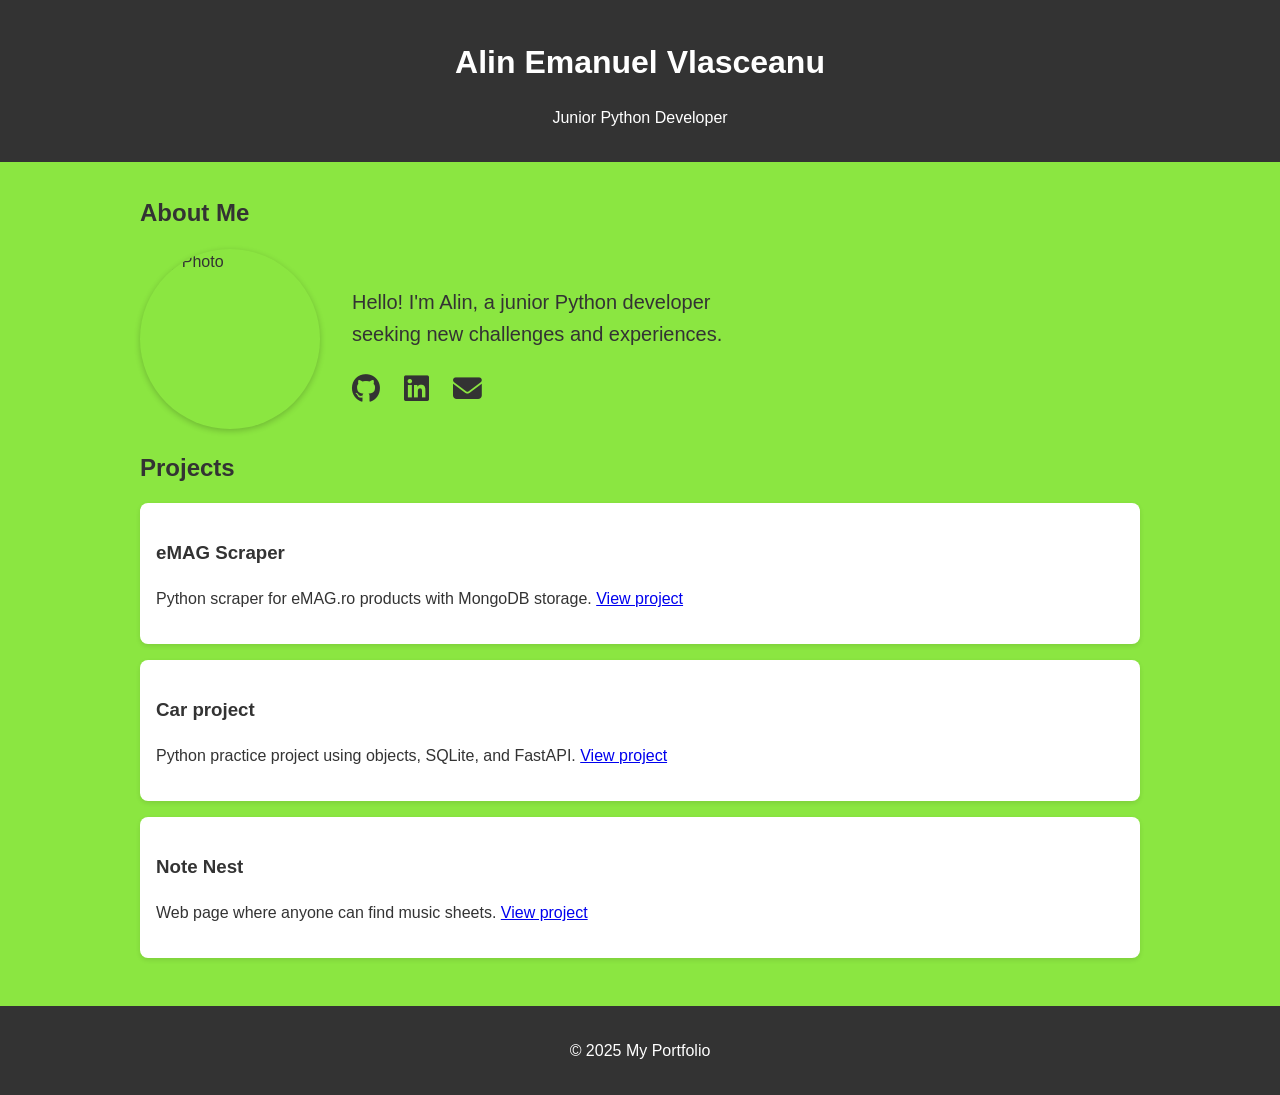
==== home.html @ 69f7d40b "Add files via upload" ====
<!DOCTYPE html>
<html lang="en">
<head>
  <link rel="stylesheet" href="https://cdnjs.cloudflare.com/ajax/libs/font-awesome/6.5.0/css/all.min.css">
  <meta charset="UTF-8" />
  <meta name="viewport" content="width=device-width, initial-scale=1.0" />
  <title>My Portfolio</title>
  <style>
    body {
      font-family: Arial, sans-serif;
      margin: 0;
      line-height: 1.6;
      background: #8be641;
      color: #333;
    }
    header {
      background: #333;
      color: #fff;
      padding: 1rem 2rem;
      text-align: center;
    }
    nav a {
      color: #fff;
      margin: 0 1rem;
      text-decoration: none;
    }
    nav a:hover {
      text-decoration: underline;
    }
    .container {
      max-width: 1000px;
      margin: 2rem auto;
      padding: 0 1rem;
    }
    section {
      margin-bottom: 3rem;
    }
    h1, h2 {
      margin-bottom: 1rem;
    }
    /* About section */
    .about {
      display: flex;
      align-items: center;
      gap: 2rem;
      flex-wrap: wrap;
    }
    .about img {
      width: 180px;
      height: 180px;
      border-radius: 50%;
      object-fit: cover;
      box-shadow: 0 2px 6px rgba(0,0,0,0.2);
    }
    /* Projects */
    .project {
      background: #fff;
      padding: 1rem;
      margin-bottom: 1rem;
      border-radius: 8px;
      box-shadow: 0 2px 5px rgba(0,0,0,0.1);
    }
    footer {
      text-align: center;
      background: #333;
      color: #fff;
      padding: 1rem;
      margin-top: 2rem;
    }


     .about {
      display: flex;
      align-items: center;
      gap: 2rem;
      flex-wrap: wrap; /* responsive on small screens */
      margin-top: 1rem;
    }

    .about img {
      width: 180px;
      height: 180px;
      border-radius: 50%;
      object-fit: cover;
      box-shadow: 0 2px 6px rgba(0,0,0,0.2);
    }

    .about-text p {
      font-size: 1.25rem;
      line-height: 1.6;
      margin-bottom: 1rem;
    }

    /* Social icons */
    .social-icons a {
      text-decoration: none;
      color: #333; /* default color */
      margin-right: 1rem;
      font-size: 1.8rem;
      transition: color 0.3s;
    }

    .social-icons a:hover {
      color: #0077b5; /* LinkedIn blue for hover */
    }

    .social-icons a:nth-child(1):hover { color: #000; } /* GitHub black on hover */
    .social-icons a:nth-child(2):hover { color: #0077b5; } /* LinkedIn blue on hover */
    .social-icons a:nth-child(3):hover { color: #d44638; } /* Gmail red on hover */
  </style>
</head>
<body>
<header>
  <h1>Alin Emanuel Vlasceanu</h1>
  <p>Junior Python Developer</p>
</header>
  <div class="container">
    <section id="about">
    <h2>About Me</h2>
    <div class="about">
        <img src="124936484.jpg" alt="My Photo">
        <div class="about-text">
        <p>
            Hello! I'm Alin, a junior Python developer<br>
            seeking new challenges and experiences.
        </p>
        <div class="social-icons">
            <a href="https://github.com/AlinCqe" target="_blank">
            <i class="fab fa-github"></i>
            </a>
            <a href="https://www.linkedin.com/in/alin-emanuel-vlasceanu-a60a152b3/" target="_blank">
            <i class="fab fa-linkedin"></i>
            </a>
            <a href="mailto:alinemanuelv@gmail.com" target="_blank">
            <i class="fas fa-envelope"></i>
            </a>
        </div>
        </div>
    </div>


    <section id="projects">
      <h2>Projects</h2>
      <div class="project">
        <h3>eMAG Scraper</h3>
        <p>Python scraper for eMAG.ro products with MongoDB storage. <a href="https://github.com/AlinCqe/eMAG-scraper">View project</a></p>
      </div>
      <div class="project">
        <h3>Car project</h3>
        <p>Python practice project using objects, SQLite, and FastAPI. <a href="https://github.com/AlinCqe/car-project">View project</a></p>
      </div>
      <div class="project">
        <h3>Note Nest</h3>
        <p>Web page where anyone can find music sheets. <a href="https://github.com/AlinCqe/Note-Nest">View project</a></p>
      </div>
    </section>

  </div>

  <footer>
    <p>&copy; 2025 My Portfolio</p>
  </footer>
</body>
</html>
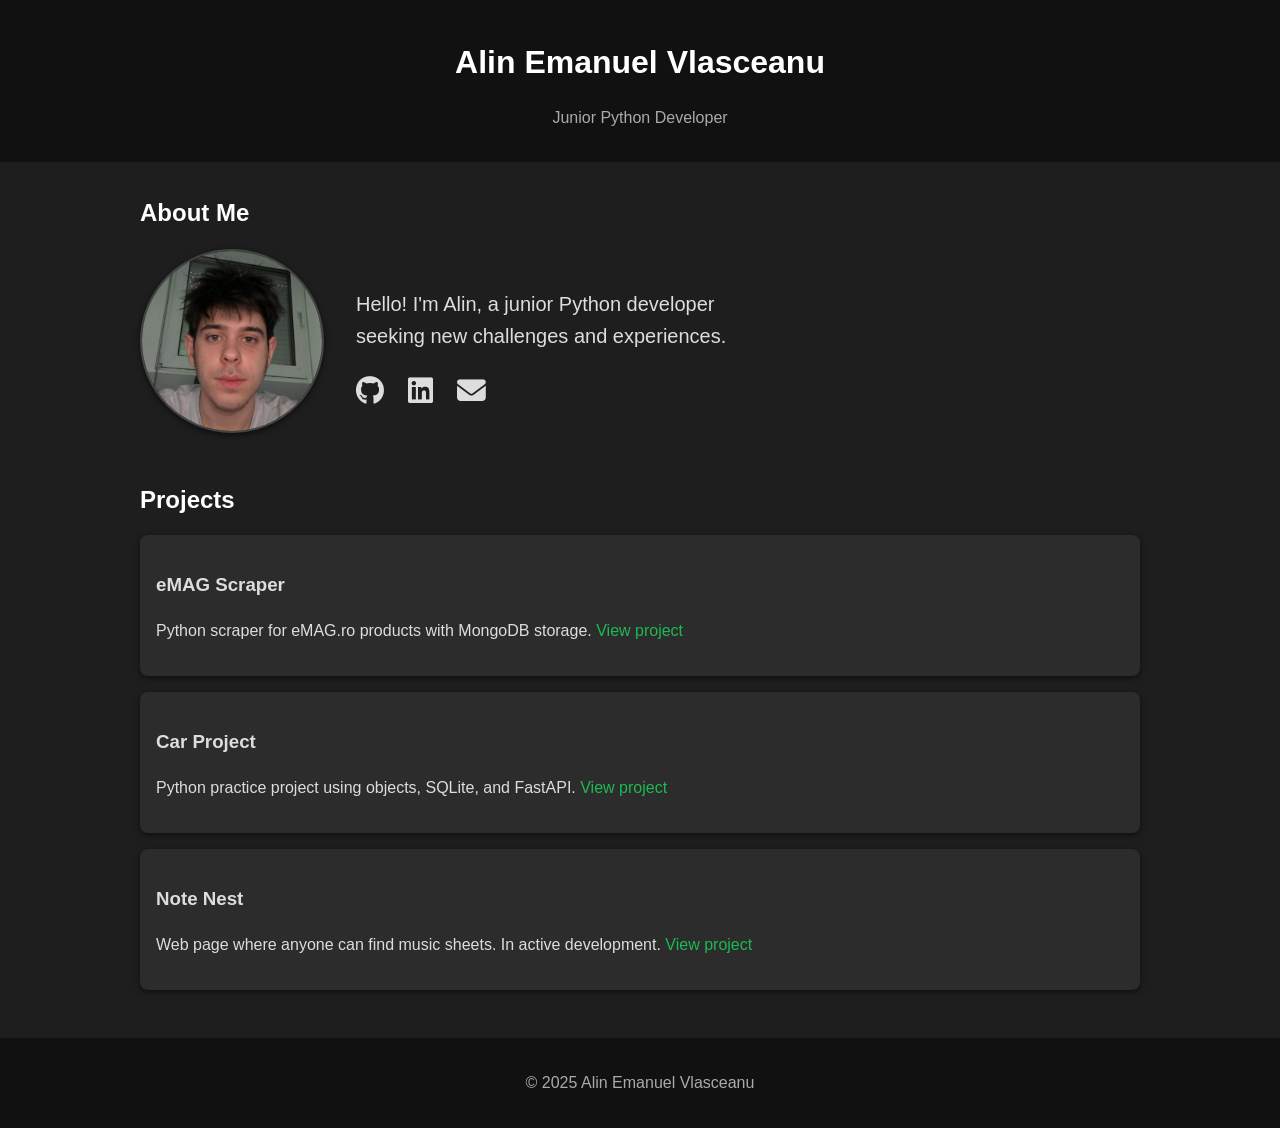
==== commit f28b7b3a: "update portfolio" ====
--- a/home.html
+++ b/home.html
@@ -6,74 +6,48 @@
   <meta name="viewport" content="width=device-width, initial-scale=1.0" />
   <title>My Portfolio</title>
   <style>
+    /* General */
     body {
       font-family: Arial, sans-serif;
       margin: 0;
       line-height: 1.6;
-      background: #8be641;
-      color: #333;
+      background: #1e1e1e; /* dark background */
+      color: #ddd; /* light text */
     }
+
     header {
-      background: #333;
+      background: #111;
       color: #fff;
       padding: 1rem 2rem;
       text-align: center;
     }
-    nav a {
-      color: #fff;
-      margin: 0 1rem;
-      text-decoration: none;
+
+    header p {
+      color: #aaa;
+      margin-top: 0.3rem;
     }
-    nav a:hover {
-      text-decoration: underline;
-    }
+
     .container {
       max-width: 1000px;
       margin: 2rem auto;
       padding: 0 1rem;
     }
+
+    h1, h2 {
+      margin-bottom: 1rem;
+      color: #fff;
+    }
+
     section {
       margin-bottom: 3rem;
     }
-    h1, h2 {
-      margin-bottom: 1rem;
-    }
+
     /* About section */
     .about {
       display: flex;
       align-items: center;
       gap: 2rem;
       flex-wrap: wrap;
-    }
-    .about img {
-      width: 180px;
-      height: 180px;
-      border-radius: 50%;
-      object-fit: cover;
-      box-shadow: 0 2px 6px rgba(0,0,0,0.2);
-    }
-    /* Projects */
-    .project {
-      background: #fff;
-      padding: 1rem;
-      margin-bottom: 1rem;
-      border-radius: 8px;
-      box-shadow: 0 2px 5px rgba(0,0,0,0.1);
-    }
-    footer {
-      text-align: center;
-      background: #333;
-      color: #fff;
-      padding: 1rem;
-      margin-top: 2rem;
-    }
-
-
-     .about {
-      display: flex;
-      align-items: center;
-      gap: 2rem;
-      flex-wrap: wrap; /* responsive on small screens */
       margin-top: 1rem;
     }
 
@@ -82,7 +56,8 @@
       height: 180px;
       border-radius: 50%;
       object-fit: cover;
-      box-shadow: 0 2px 6px rgba(0,0,0,0.2);
+      box-shadow: 0 2px 6px rgba(0,0,0,0.6);
+      border: 2px solid #444;
     }
 
     .about-text p {
@@ -94,19 +69,43 @@
     /* Social icons */
     .social-icons a {
       text-decoration: none;
-      color: #333; /* default color */
+      color: #ddd;
       margin-right: 1rem;
       font-size: 1.8rem;
       transition: color 0.3s;
     }
 
-    .social-icons a:hover {
-      color: #0077b5; /* LinkedIn blue for hover */
+    .social-icons a:hover { opacity: 0.8; }
+    .social-icons a:nth-child(1):hover { color: #000; } /* GitHub black on hover */
+    .social-icons a:nth-child(2):hover { color: #0077b5; } /* LinkedIn blue */
+    .social-icons a:nth-child(3):hover { color: #d44638; } /* Gmail red */
+
+    /* Projects */
+    .project {
+      background: #2c2c2c; /* darker gray */
+      padding: 1rem;
+      margin-bottom: 1rem;
+      border-radius: 8px;
+      box-shadow: 0 2px 6px rgba(0,0,0,0.5);
     }
 
-    .social-icons a:nth-child(1):hover { color: #000; } /* GitHub black on hover */
-    .social-icons a:nth-child(2):hover { color: #0077b5; } /* LinkedIn blue on hover */
-    .social-icons a:nth-child(3):hover { color: #d44638; } /* Gmail red on hover */
+    .project a {
+      color: #1db954; /* green links */
+      text-decoration: none;
+    }
+
+    .project a:hover {
+      text-decoration: underline;
+    }
+
+    /* Footer */
+    footer {
+      text-align: center;
+      background: #111;
+      color: #aaa;
+      padding: 1rem;
+      margin-top: 2rem;
+    }
   </style>
 </head>
 <body>
@@ -114,51 +113,50 @@
   <h1>Alin Emanuel Vlasceanu</h1>
   <p>Junior Python Developer</p>
 </header>
-  <div class="container">
-    <section id="about">
+<div class="container">
+  <section id="about">
     <h2>About Me</h2>
     <div class="about">
-        <img src="124936484.jpg" alt="My Photo">
-        <div class="about-text">
+      <img src="124936484.jpg" alt="My Photo">
+      <div class="about-text">
         <p>
-            Hello! I'm Alin, a junior Python developer<br>
-            seeking new challenges and experiences.
+          Hello! I'm Alin, a junior Python developer<br>
+          seeking new challenges and experiences.
         </p>
         <div class="social-icons">
-            <a href="https://github.com/AlinCqe" target="_blank">
+          <a href="https://github.com/AlinCqe" target="_blank">
             <i class="fab fa-github"></i>
-            </a>
-            <a href="https://www.linkedin.com/in/alin-emanuel-vlasceanu-a60a152b3/" target="_blank">
+          </a>
+          <a href="https://www.linkedin.com/in/alin-emanuel-vlasceanu-a60a152b3/" target="_blank">
             <i class="fab fa-linkedin"></i>
-            </a>
-            <a href="mailto:alinemanuelv@gmail.com" target="_blank">
+          </a>
+          <a href="mailto:alinemanuelv@gmail.com" target="_blank">
             <i class="fas fa-envelope"></i>
-            </a>
+          </a>
         </div>
-        </div>
+      </div>
     </div>
+  </section>
 
+  <section id="projects">
+    <h2>Projects</h2>
+    <div class="project">
+      <h3>eMAG Scraper</h3>
+      <p>Python scraper for eMAG.ro products with MongoDB storage. <a href="https://github.com/AlinCqe/eMAG-scraper">View project</a></p>
+    </div>
+    <div class="project">
+      <h3>Car Project</h3>
+      <p>Python practice project using objects, SQLite, and FastAPI. <a href="https://github.com/AlinCqe/car-project">View project</a></p>
+    </div>
+    <div class="project">
+      <h3>Note Nest</h3>
+      <p>Web page where anyone can find music sheets. In active development. <a href="https://github.com/AlinCqe/Note-Nest">View project</a></p>
+    </div>
+  </section>
+</div>
 
-    <section id="projects">
-      <h2>Projects</h2>
-      <div class="project">
-        <h3>eMAG Scraper</h3>
-        <p>Python scraper for eMAG.ro products with MongoDB storage. <a href="https://github.com/AlinCqe/eMAG-scraper">View project</a></p>
-      </div>
-      <div class="project">
-        <h3>Car project</h3>
-        <p>Python practice project using objects, SQLite, and FastAPI. <a href="https://github.com/AlinCqe/car-project">View project</a></p>
-      </div>
-      <div class="project">
-        <h3>Note Nest</h3>
-        <p>Web page where anyone can find music sheets. <a href="https://github.com/AlinCqe/Note-Nest">View project</a></p>
-      </div>
-    </section>
-
-  </div>
-
-  <footer>
-    <p>&copy; 2025 My Portfolio</p>
-  </footer>
+<footer>
+  <p>&copy; 2025 Alin Emanuel Vlasceanu</p>
+</footer>
 </body>
 </html>
